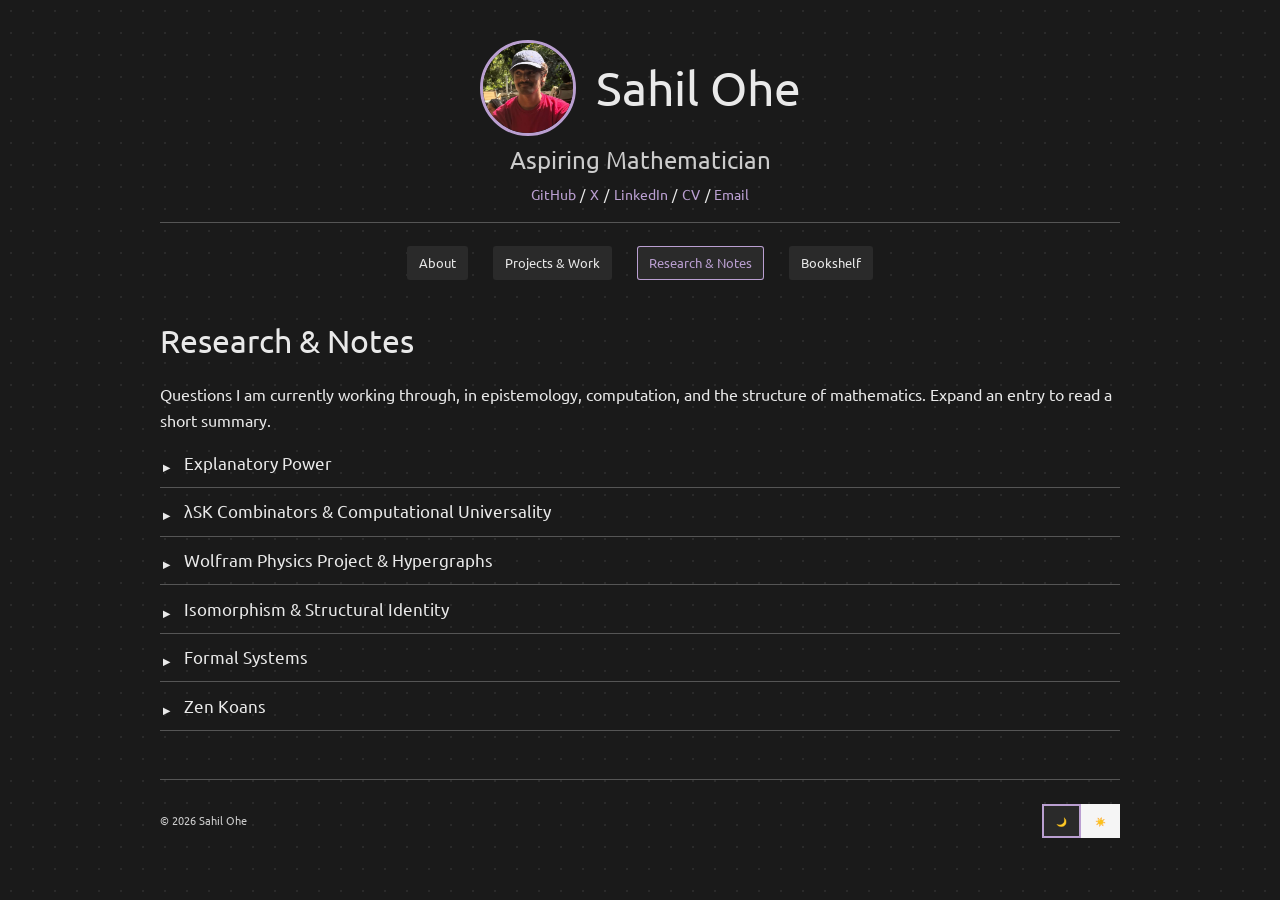
==== research.html @ 53d2f07d "my personal portfolio site" ====
<!DOCTYPE html>
<html lang="en" data-theme="dark">
  <head>
    <meta charset="UTF-8" />
    <meta name="viewport" content="width=device-width, initial-scale=1.0" />
    <title>Research &amp; Notes - Sahil Ohe</title>
    <meta name="description" content="Explorations in epistemology, computation, and the structure of mathematics." />
    <meta name="author" content="Sahil Ohe" />
    <link rel="icon" href="assets/favicon.svg" type="image/svg+xml" />
    <link rel="preconnect" href="https://fonts.googleapis.com" />
    <link rel="preconnect" href="https://fonts.gstatic.com" crossorigin />
    <link href="https://fonts.googleapis.com/css2?family=Ubuntu:ital,wght@0,300;0,400;0,500;0,700;1,400&display=swap" rel="stylesheet" />
    <link rel="stylesheet" href="css/style.css" />
    <script>
      try {
        document.documentElement.setAttribute("data-theme", localStorage.getItem("theme") || "dark");
      } catch (e) {
        document.documentElement.setAttribute("data-theme", "dark");
      }
    </script>
  </head>
  <body>
    <div class="container">
      <header>
        <div class="header-top">
          <img class="header-photo" src="assets/profile.jpg" alt="Sahil Ohe" width="96" height="96" />
          <h1>Sahil Ohe</h1>
        </div>
        <p class="subtitle">Aspiring Mathematician</p>
        <div class="header-links">
          <a href="https://github.com/sahilohe" target="_blank" rel="noopener">GitHub</a> /
          <a href="https://x.com/sahil_ohe" target="_blank" rel="noopener">X</a> /
          <a href="https://www.linkedin.com/in/sahil-ohe-5840b22a7/" target="_blank" rel="noopener">LinkedIn</a> /
          <a href="assets/Sahil_Ohe_CV.pdf" target="_blank" rel="noopener">CV</a> /
          <a href="mailto:sahilohe97@gmail.com">Email</a>
        </div>
        <hr class="header-separator" />
        <nav>
          <a href="index.html">About</a>
          <a href="projects.html">Projects &amp; Work</a>
          <a href="research.html" class="active">Research &amp; Notes</a>
          <a href="library.html">Bookshelf</a>
        </nav>
      </header>

      <main>
        <h1>Research &amp; Notes</h1>
        <p>
          Questions I am currently working through, in epistemology, computation, and
          the structure of mathematics. Expand an entry to read a short summary.
        </p>
        <div id="note-grid"></div>
      </main>

      <footer>
        <div class="footer-content">
          <div class="copyright">&copy; <span id="year"></span> Sahil Ohe</div>
          <div class="theme-toggle-container">
            <div id="theme-toggle" class="theme-toggle" aria-label="Toggle theme" role="button" tabindex="0">
              <div class="theme-option dark" data-theme="dark">🌙</div>
              <div class="theme-option light" data-theme="light">☀️</div>
            </div>
          </div>
        </div>
      </footer>
    </div>

    <script src="js/data.js"></script>
    <script src="js/main.js"></script>
    <script src="js/theme.js"></script>
  </body>
</html>
---- css/style.css ----
:root {
  --bg-primary: #1a1a1a;
  --bg-secondary: #2a2a2a;
  --text-primary: #e9e9e9;
  --text-secondary: #cccccc;
  --accent-primary: #ba9fd1;
  --border-color: #555;
  --dot-color: rgba(233, 233, 233, 0.08);
  --highlight: rgba(120, 220, 140, 0.28);
}

[data-theme="light"] {
  --bg-primary: #f5f5f5;
  --bg-secondary: #dddddd;
  --text-primary: #1c1c1c;
  --text-secondary: #666666;
  --accent-primary: #5a67d8;
  --border-color: #d1d5db;
  --dot-color: rgba(29, 29, 31, 0.1);
  --highlight: rgba(120, 220, 140, 0.5);
}

* {
  box-sizing: border-box;
}

html {
  -webkit-text-size-adjust: 100%;
}

body {
  font-family: "Ubuntu", "Segoe UI", Tahoma, Geneva, Verdana, sans-serif;
  background-color: var(--bg-primary);
  background-image: radial-gradient(var(--dot-color) 1px, transparent 1.15px);
  background-size: 22px 22px;
  background-attachment: fixed;
  color: var(--text-primary);
  line-height: 1.6;
  margin: 0;
  padding: 0;
  font-size: 1em;
  transition: background-color 0.25s ease, color 0.25s ease;
}

.container {
  max-width: 1000px;
  margin: 0 auto;
  padding: 40px 20px 20px 20px;
}

h1,
h2,
h3 {
  margin-bottom: 1rem;
  font-weight: normal;
}

h2 {
  margin-top: 2rem;
}

p {
  margin-bottom: 1rem;
}

a {
  color: var(--accent-primary);
  text-decoration: none;
  transition: color 0.2s ease;
}

a:hover {
  color: var(--text-secondary);
}

strong {
  font-weight: 600;
}

.hire {
  background: linear-gradient(
    180deg,
    transparent 8%,
    var(--highlight) 8%,
    var(--highlight) 92%,
    transparent 92%
  );
  padding: 0 0.25em;
  border-radius: 3px;
  -webkit-box-decoration-break: clone;
  box-decoration-break: clone;
}

/* Header */
.header-top {
  display: flex;
  align-items: center;
  justify-content: center;
  gap: 20px;
}

.header-photo {
  width: 96px;
  height: 96px;
  border-radius: 50%;
  object-fit: cover;
  border: 3px solid var(--accent-primary);
  flex: 0 0 auto;
}

header h1 {
  text-align: center;
  margin: 0.25em 0 0;
  font-size: 3em;
  line-height: 1.08;
}

.header-top h1 {
  margin: 0;
}

header .subtitle {
  text-align: center;
  margin: 0.35em 0 0;
  font-size: 1.5em;
  font-weight: 400;
  line-height: 1.3;
  color: var(--text-secondary);
}

.header-links {
  text-align: center;
  margin: 0.65em 0 0;
  font-size: 0.85em;
}

.header-links a {
  margin: 0 0.125em;
  text-decoration: none;
}

.header-links a:hover {
  text-decoration: underline;
}

.header-separator {
  border: none;
  border-top: 1px solid var(--border-color);
  margin: 1em 0 1.4em 0;
}

header nav {
  display: flex;
  justify-content: center;
  flex-wrap: wrap;
  gap: 25px;
}

header nav a {
  font-size: 0.8em;
  padding: 7px 12px;
  background-color: var(--bg-secondary);
  border-radius: 3px;
  text-decoration: none;
  color: var(--text-primary);
  white-space: nowrap;
  transition: color 0.2s ease, box-shadow 0.2s ease;
}

header nav a:hover {
  color: var(--accent-primary);
}

header nav a.active {
  color: var(--accent-primary);
  box-shadow: inset 0 0 0 1px var(--accent-primary);
}

/* Main */
main {
  margin-top: 2.2rem;
}

main h1 {
  font-size: 2em;
}

/* Skills */
.skill-grid {
  display: grid;
  grid-template-columns: repeat(2, minmax(0, 1fr));
  gap: 1.4rem 2.5rem;
}

.skill-category-label {
  font-size: 0.62em;
  text-transform: uppercase;
  letter-spacing: 0.14em;
  color: var(--text-secondary);
  margin: 0 0 0.6em;
}

.chip-list {
  display: flex;
  flex-wrap: wrap;
  gap: 0.45rem;
  margin: 0;
  padding: 0;
  list-style: none;
}

.chip-list li {
  font-size: 0.7em;
  padding: 4px 10px;
  background-color: var(--bg-secondary);
  border-radius: 3px;
  color: var(--text-primary);
}

/* Experience */
.job {
  margin-bottom: 1.8rem;
}

.job-head {
  display: flex;
  align-items: baseline;
  justify-content: space-between;
  gap: 1rem;
  flex-wrap: wrap;
}

.job-head h3 {
  font-size: 1.05em;
  margin: 0;
}

.job-period {
  font-size: 0.66em;
  text-transform: uppercase;
  letter-spacing: 0.1em;
  color: var(--text-secondary);
  white-space: nowrap;
}

.job-org {
  margin: 0.1rem 0 0.6rem;
  color: var(--accent-primary);
  font-size: 0.9em;
}

.job-points {
  margin: 0;
  padding-left: 1.1rem;
  list-style: disc;
  color: var(--text-secondary);
  font-size: 0.9em;
}

.job-points li {
  margin-bottom: 0.3rem;
}

/* Certifications */
.cert-list {
  margin: 0;
  padding-left: 1.1rem;
  list-style: disc;
  color: var(--text-secondary);
  font-size: 0.88em;
}

.cert-list li {
  margin-bottom: 0.35rem;
}

/* Notes (collapsible) */
details {
  margin-bottom: 0.65em;
  border-bottom: 1px solid var(--border-color);
  padding-bottom: 0.65em;
}

details summary {
  list-style: none;
  cursor: pointer;
  position: relative;
  padding-left: 1.5em;
}

details summary::-webkit-details-marker {
  display: none;
}

details summary::before {
  content: "\25B2";
  position: absolute;
  left: 0.1em;
  top: 0.64em;
  transition: transform 0.2s ease;
  transform: rotate(90deg);
  color: inherit;
  font-size: 0.8em;
}

details[open] summary::before {
  transform: rotate(180deg);
}

details summary h3 {
  display: inline;
  margin: 0;
  font-size: 1.05em;
}

.collapsible-content {
  margin-top: 0.8em;
  padding-left: 1.5em;
  color: var(--text-secondary);
}

/* Projects */
.project {
  margin-bottom: 2rem;
}

.project h3 {
  font-size: 1.1em;
  margin: 0 0 0.25rem;
}

.project-meta {
  font-size: 0.68em;
  text-transform: uppercase;
  letter-spacing: 0.1em;
  color: var(--text-secondary);
  margin: 0 0 0.6rem;
}

.project p {
  margin: 0;
}

/* Footer */
footer {
  margin-top: 3em;
  padding-top: 1.5em;
  border-top: 1px solid var(--border-color);
}

.footer-content {
  display: flex;
  justify-content: space-between;
  align-items: center;
  flex-wrap: wrap;
  gap: 1em;
}

.copyright {
  font-size: 0.7em;
  color: var(--text-secondary);
}

.theme-toggle-container {
  display: flex;
  align-items: center;
}

.theme-toggle {
  display: flex;
  cursor: pointer;
}

.theme-option {
  padding: 8px 12px;
  font-size: 0.55em;
  transition: all 0.3s ease;
  user-select: none;
  border: 2px solid transparent;
}

.theme-option.dark {
  background-color: #2a2a2a;
  color: #e9e9e9;
}

.theme-option.light {
  background-color: #f5f5f5;
  color: #2c2c2c;
}

.theme-option.active {
  border-color: var(--accent-primary);
}

@media (max-width: 700px) {
  body {
    font-size: 0.9em;
  }

  .skill-grid {
    grid-template-columns: 1fr;
  }

  header nav {
    gap: 12px;
  }

  header h1 {
    font-size: 2.4em;
  }

  .header-top {
    gap: 14px;
  }

  .header-photo {
    width: 68px;
    height: 68px;
    border-width: 2px;
  }

  header .subtitle {
    font-size: 1.2em;
  }
}

@media (prefers-reduced-motion: reduce) {
  *,
  *::before,
  *::after {
    transition-duration: 0.01ms !important;
  }
}
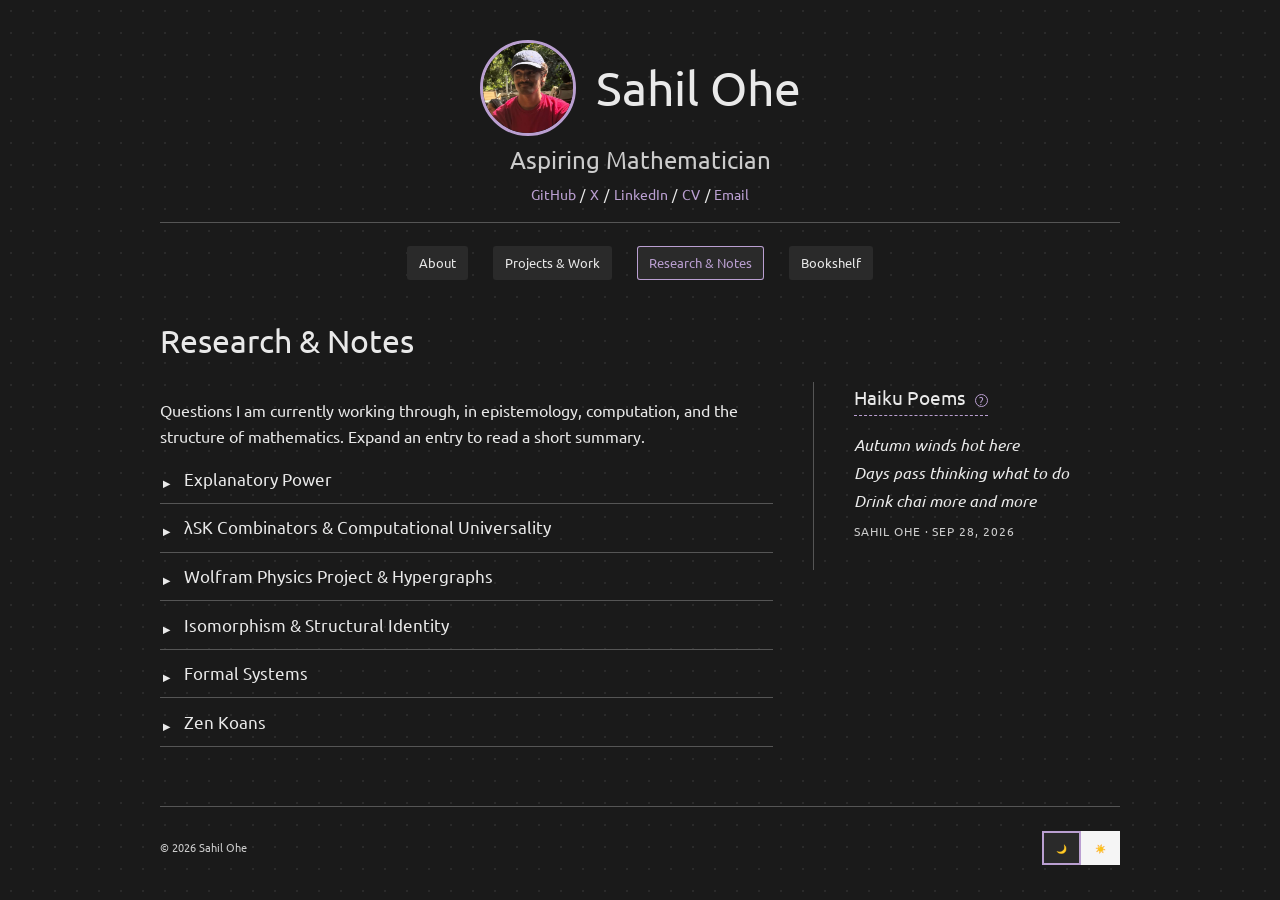
==== commit 257b299f: "Started writing Haiku Poems" ====
--- a/research.html
+++ b/research.html
@@ -45,11 +45,22 @@
 
       <main>
         <h1>Research &amp; Notes</h1>
-        <p>
-          Questions I am currently working through, in epistemology, computation, and
-          the structure of mathematics. Expand an entry to read a short summary.
-        </p>
-        <div id="note-grid"></div>
+        <div class="notes-layout">
+          <section class="notes-column">
+            <p>
+              Questions I am currently working through, in epistemology, computation, and
+              the structure of mathematics. Expand an entry to read a short summary.
+            </p>
+            <div id="note-grid"></div>
+          </section>
+          <aside class="haiku-column">
+            <h2 class="haiku-title">
+              Haiku Poems
+              <span class="haiku-tip" role="tooltip">A Japanese poem of three lines in a 5&ndash;7&ndash;5 syllable pattern.</span>
+            </h2>
+            <div id="haiku-list"></div>
+          </aside>
+        </div>
       </main>
 
       <footer>
--- a/css/style.css
+++ b/css/style.css
@@ -319,6 +319,120 @@
   color: var(--text-secondary);
 }
 
+/* Notes layout */
+.notes-layout {
+  display: grid;
+  grid-template-columns: minmax(0, 2fr) minmax(0, 1fr);
+  gap: 2.5rem;
+  align-items: start;
+}
+
+.notes-column {
+  min-width: 0;
+}
+
+.haiku-column {
+  min-width: 0;
+  padding-left: 2.5rem;
+  border-left: 1px solid var(--border-color);
+}
+
+.haiku-column h2 {
+  margin-top: 0;
+  font-size: 1.2em;
+}
+
+.haiku-title {
+  position: relative;
+  display: inline-block;
+  cursor: help;
+  border-bottom: 1px dashed var(--accent-primary);
+  padding-bottom: 0.1em;
+}
+
+.haiku-title::after {
+  content: "?";
+  display: inline-flex;
+  align-items: center;
+  justify-content: center;
+  width: 1.1em;
+  height: 1.1em;
+  margin-left: 0.5em;
+  vertical-align: middle;
+  font-size: 0.55em;
+  color: var(--accent-primary);
+  border: 1px solid var(--accent-primary);
+  border-radius: 50%;
+}
+
+.haiku-tip {
+  position: absolute;
+  bottom: calc(100% + 10px);
+  left: 0;
+  width: 220px;
+  padding: 0.85em 1.1em;
+  font-size: 0.6em;
+  font-weight: 400;
+  font-style: normal;
+  line-height: 1.5;
+  letter-spacing: 0.01em;
+  text-transform: none;
+  color: var(--text-primary);
+  background: var(--bg-secondary);
+  background: color-mix(in srgb, var(--bg-secondary) 70%, transparent);
+  border: 1px solid var(--accent-primary);
+  border-radius: 5px;
+  -webkit-backdrop-filter: blur(8px);
+  backdrop-filter: blur(8px);
+  box-shadow: 0 10px 30px rgba(0, 0, 0, 0.28);
+  opacity: 0;
+  visibility: hidden;
+  transform: translateY(8px) scale(0.97);
+  transform-origin: bottom left;
+  transition: opacity 0.22s ease, transform 0.22s ease, visibility 0.22s;
+  pointer-events: none;
+  z-index: 10;
+}
+
+.haiku-tip::before {
+  content: "";
+  position: absolute;
+  bottom: -5px;
+  left: 14px;
+  width: 9px;
+  height: 9px;
+  background: inherit;
+  border-bottom: 1px solid var(--accent-primary);
+  border-right: 1px solid var(--accent-primary);
+  transform: rotate(45deg);
+}
+
+.haiku-title:hover .haiku-tip,
+.haiku-title:focus .haiku-tip,
+.haiku-title:focus-within .haiku-tip {
+  opacity: 1;
+  visibility: visible;
+  transform: translateY(0) scale(1);
+}
+
+.haiku {
+  display: flex;
+  flex-direction: column;
+  gap: 0.15rem;
+  margin-bottom: 1.8rem;
+  font-style: italic;
+  color: var(--text-primary);
+}
+
+.haiku-author {
+  margin: 0.4rem 0 0;
+  font-style: normal;
+  font-size: 0.72em;
+  letter-spacing: 0.08em;
+  text-transform: uppercase;
+  color: var(--text-secondary);
+}
+
 /* Projects */
 .project {
   margin-bottom: 2rem;
@@ -402,6 +516,18 @@
     grid-template-columns: 1fr;
   }
 
+  .notes-layout {
+    grid-template-columns: 1fr;
+    gap: 2rem;
+  }
+
+  .haiku-column {
+    padding-left: 0;
+    padding-top: 1.5rem;
+    border-left: none;
+    border-top: 1px solid var(--border-color);
+  }
+
   header nav {
     gap: 12px;
   }
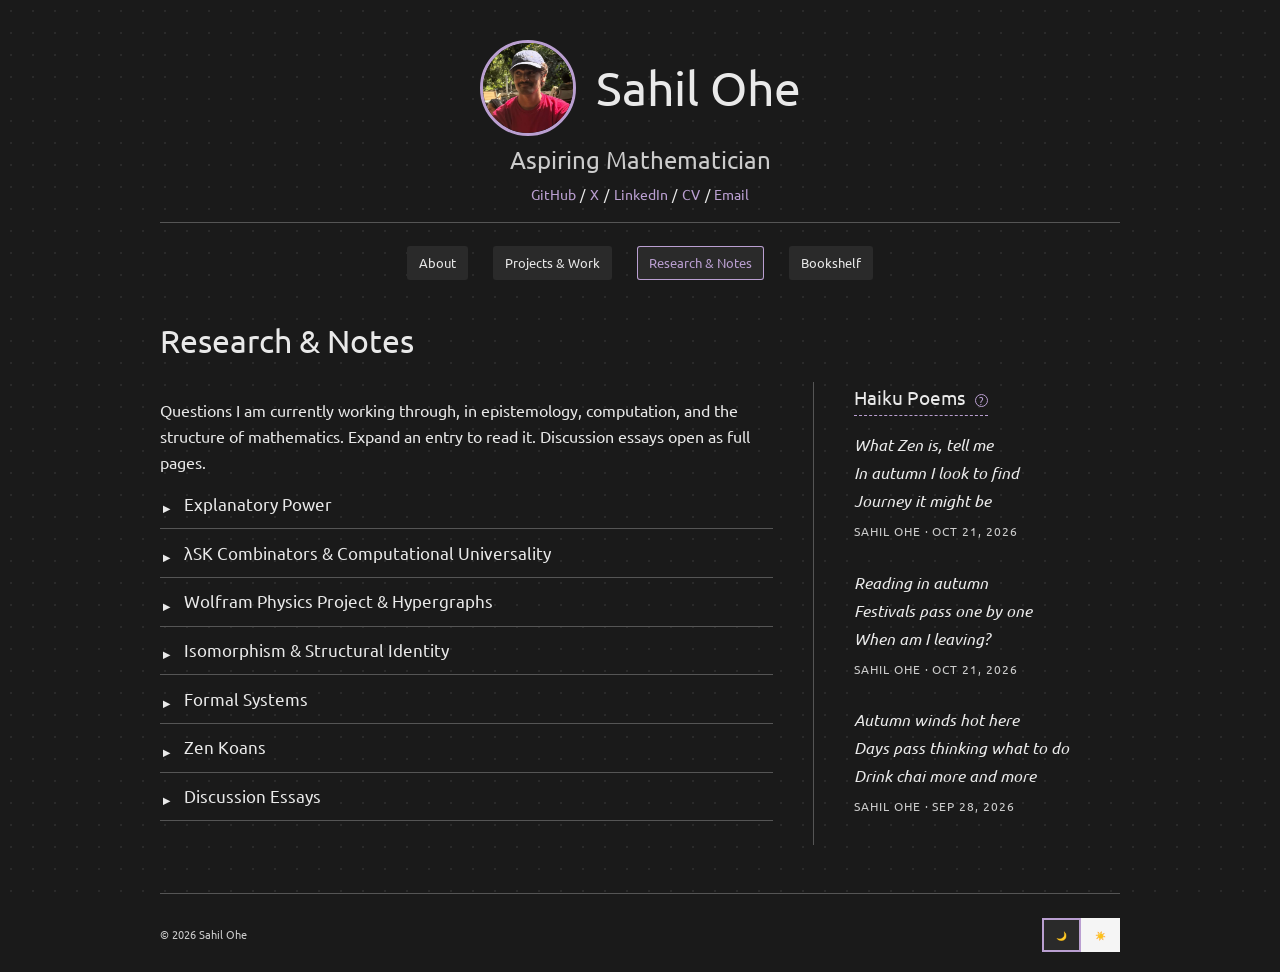
==== commit a4f300de: "added essays to notes and new haiku" ====
--- a/research.html
+++ b/research.html
@@ -49,7 +49,7 @@
           <section class="notes-column">
             <p>
               Questions I am currently working through, in epistemology, computation, and
-              the structure of mathematics. Expand an entry to read a short summary.
+              the structure of mathematics. Expand an entry to read it. Discussion essays open as full pages.
             </p>
             <div id="note-grid"></div>
           </section>
--- a/css/style.css
+++ b/css/style.css
@@ -317,6 +317,124 @@
   margin-top: 0.8em;
   padding-left: 1.5em;
   color: var(--text-secondary);
+}
+
+.essay-list-intro {
+  margin: 0 0 1rem;
+}
+  margin-bottom: 1rem;
+  padding-bottom: 0;
+  border-bottom: none;
+}
+
+.essay-list .note-link:last-child {
+  margin-bottom: 0;
+}
+
+.note-link h3 {
+  margin: 0 0 0.35rem;
+  font-size: 1.15em;
+}
+
+.note-link p {
+  margin: 0;
+  color: var(--text-secondary);
+}
+
+.essay {
+  max-width: 40rem;
+  margin-left: auto;
+  margin-right: auto;
+}
+
+.essay-back {
+  margin: 0 0 1.2rem;
+  font-size: 0.92em;
+}
+
+.essay h1 {
+  margin-bottom: 0.4rem;
+}
+
+.essay-origin {
+  margin: 0 0 0.6rem;
+  color: var(--text-secondary);
+  font-size: 0.95em;
+  font-weight: 700;
+}
+
+.essay .abstract {
+  margin: 1.4rem 0 1.8rem;
+  padding-left: 1rem;
+  border-left: 3px solid var(--accent-primary);
+  color: var(--text-secondary);
+}
+
+.essay .abstract p:last-child {
+  margin-bottom: 0;
+}
+
+.essay h2 {
+  font-size: 1.35em;
+  margin-top: 2.2rem;
+}
+
+.essay h3 {
+  font-size: 1.08em;
+  margin-top: 1.6rem;
+}
+
+.essay .callout,
+.essay blockquote {
+  margin: 1.3rem 0;
+  padding: 0.7rem 0 0.7rem 1rem;
+  border-left: 3px solid var(--border-color);
+  color: var(--text-primary);
+}
+
+.essay blockquote {
+  font-style: italic;
+}
+
+.essay .table-wrap {
+  overflow-x: auto;
+  margin: 1.2rem 0 1.6rem;
+}
+
+.essay table {
+  width: 100%;
+  border-collapse: collapse;
+  font-size: 0.92em;
+}
+
+.essay th,
+.essay td {
+  text-align: left;
+  vertical-align: top;
+  padding: 0.55rem 0.7rem;
+  border-bottom: 1px solid var(--border-color);
+}
+
+.essay th {
+  color: var(--text-secondary);
+  font-weight: 500;
+}
+
+.essay .keywords,
+.essay .note,
+.essay .references {
+  color: var(--text-secondary);
+  font-size: 0.95em;
+}
+
+.essay-toc {
+  margin: 0 0 1.6rem;
+  padding-left: 1.2rem;
+  color: var(--text-secondary);
+}
+
+.essay-toc a {
+  color: inherit;
 }
 
 /* Notes layout */
